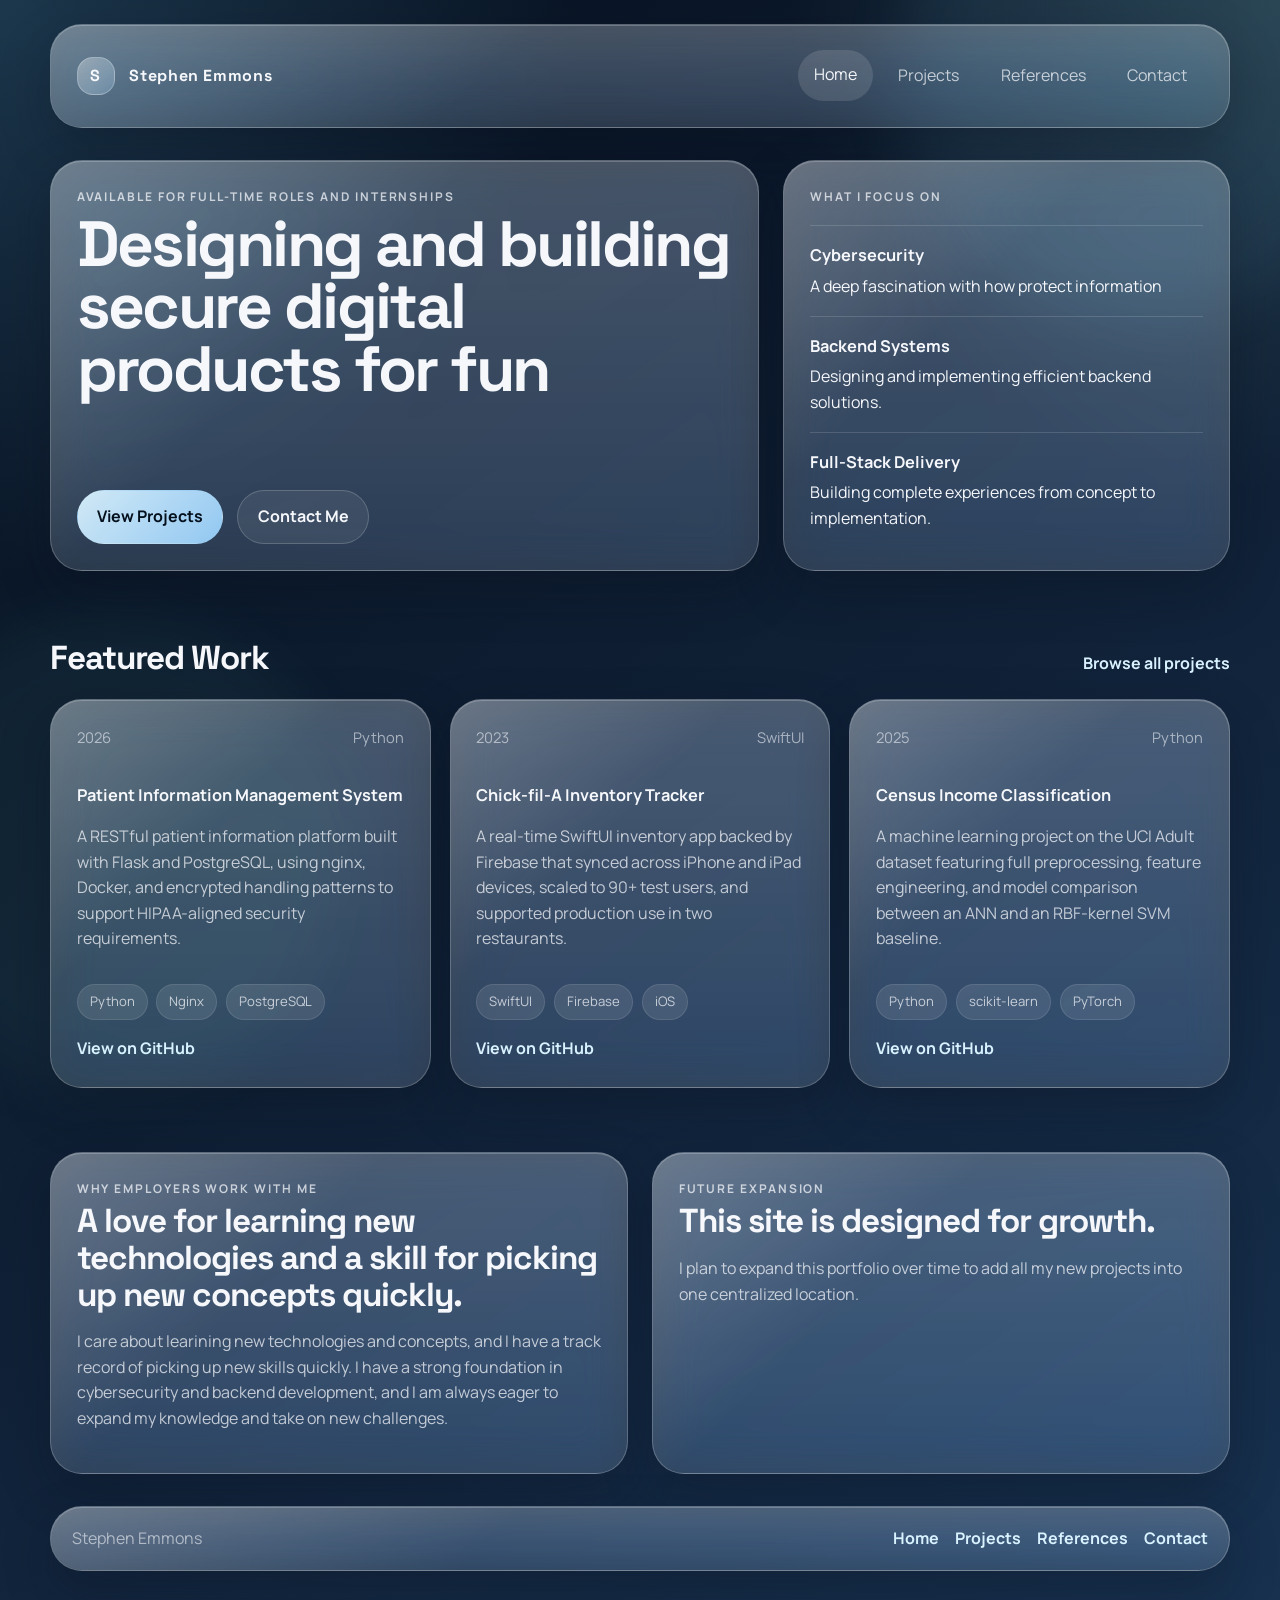
==== index.html @ 2b963596 "Initial commit" ====
<!doctype html>
<html lang="en">
  <head>
    <meta charset="UTF-8" />
    <meta name="viewport" content="width=device-width, initial-scale=1.0" />
    <meta
      name="description"
      content="Personal portfolio featuring selected projects, professional experience highlights, and contact information."
    />
    <title>Portfolio | Home</title>
    <link rel="preconnect" href="https://fonts.googleapis.com" />
    <link rel="preconnect" href="https://fonts.gstatic.com" crossorigin />
    <link
      href="https://fonts.googleapis.com/css2?family=Manrope:wght@400;500;600;700;800&family=Space+Grotesk:wght@500;700&display=swap"
      rel="stylesheet"
    />
    <link rel="stylesheet" href="assets/css/styles.css" />
  </head>
  <body data-page="home">
    <div class="site-shell">
      <header class="site-header" data-site-header></header>

      <main>
        <section class="hero section">
          <div class="hero__content glass-panel">
            <p class="eyebrow">Available for full-time roles and internships</p>
            <h1 style="padding-bottom: 60px">
              Designing and building secure digital products for fun
            </h1>

            <div class="hero__actions">
              <a class="button button--primary" href="projects.html"
                >View Projects</a
              >
              <a class="button button--secondary" href="contact.html"
                >Contact Me</a
              >
            </div>
          </div>

          <aside class="hero__spotlight glass-panel">
            <p class="eyebrow">What I Focus On</p>
            <ul class="hero__metrics">
              <li>
                <strong>Cybersecurity</strong>
                <span>A deep fascination with how protect information</span>
              </li>
              <li>
                <strong>Backend Systems</strong>
                <span
                  >Designing and implementing efficient backend solutions.</span
                >
              </li>
              <li>
                <strong>Full-Stack Delivery</strong>
                <span
                  >Building complete experiences from concept to
                  implementation.</span
                >
              </li>
            </ul>
          </aside>
        </section>

        <section class="section">
          <div class="section-heading">
            <div>
              <h2>Featured Work</h2>
            </div>
            <a class="text-link" href="projects.html">Browse all projects</a>
          </div>
          <div class="project-grid" data-project-list="featured"></div>
        </section>

        <section class="section section--split">
          <div class="glass-panel">
            <p class="eyebrow">Why Employers Work With Me</p>
            <h2>
              A love for learning new technologies and a skill for picking up
              new concepts quickly.
            </h2>
            <p>
              I care about learining new technologies and concepts, and I have a
              track record of picking up new skills quickly. I have a strong
              foundation in cybersecurity and backend development, and I am
              always eager to expand my knowledge and take on new challenges.
            </p>
          </div>
          <div class="glass-panel">
            <p class="eyebrow">Future Expansion</p>
            <h2>This site is designed for growth.</h2>
            <p>
              I plan to expand this portfolio over time to add all my new
              projects into one centralized location.
            </p>
          </div>
        </section>
      </main>

      <footer class="site-footer" data-site-footer></footer>
    </div>

    <script src="assets/js/projects-data.js"></script>
    <script src="assets/js/site.js"></script>
  </body>
</html>
---- assets/css/styles.css ----
:root {
  --bg-primary: #07111f;
  --bg-secondary: #0f1f34;
  --bg-accent: #17314f;
  --surface: rgba(255, 255, 255, 0.12);
  --surface-strong: rgba(255, 255, 255, 0.2);
  --surface-border: rgba(255, 255, 255, 0.22);
  --surface-shadow: rgba(9, 18, 31, 0.3);
  --text-primary: #f5f7fb;
  --text-secondary: rgba(245, 247, 251, 0.74);
  --text-muted: rgba(245, 247, 251, 0.58);
  --highlight: #9bd4ff;
  --highlight-strong: #d9f2ff;
  --success: #86f7c2;
  --radius-lg: 32px;
  --radius-md: 24px;
  --radius-sm: 18px;
  --max-width: 1180px;
}

*,
*::before,
*::after {
  box-sizing: border-box;
}

html {
  scroll-behavior: smooth;
}

body {
  margin: 0;
  min-height: 100vh;
  font-family: "Manrope", sans-serif;
  color: var(--text-primary);
  background:
    radial-gradient(circle at top left, rgba(112, 206, 255, 0.2), transparent 28%),
    radial-gradient(circle at top right, rgba(160, 228, 206, 0.16), transparent 24%),
    linear-gradient(145deg, var(--bg-primary), var(--bg-secondary) 48%, var(--bg-accent));
  line-height: 1.6;
  overflow-x: hidden;
}

body.modal-open {
  overflow: hidden;
}

body::before,
body::after {
  content: "";
  position: fixed;
  inset: auto;
  width: 30rem;
  height: 30rem;
  border-radius: 50%;
  filter: blur(32px);
  opacity: 0.35;
  pointer-events: none;
  z-index: 0;
}

body::before {
  top: -10rem;
  right: -6rem;
  background: rgba(120, 203, 255, 0.22);
}

body::after {
  bottom: -12rem;
  left: -8rem;
  background: rgba(130, 255, 210, 0.14);
}

a {
  color: inherit;
  text-decoration: none;
}

img {
  max-width: 100%;
  display: block;
}

.site-shell {
  position: relative;
  z-index: 1;
}

.site-header,
.site-footer,
main {
  width: min(calc(100% - 2rem), var(--max-width));
  margin: 0 auto;
}

.site-header {
  padding: 1.5rem 0 0;
}

.nav {
  display: flex;
  align-items: center;
  justify-content: space-between;
  gap: 1rem;
  padding: 1rem 1.25rem;
}

.nav__brand {
  display: inline-flex;
  align-items: center;
  gap: 0.9rem;
  font-family: "Space Grotesk", sans-serif;
  font-size: 1rem;
  font-weight: 700;
  letter-spacing: 0.04em;
}

.nav__brand-mark {
  display: grid;
  place-items: center;
  width: 2.4rem;
  height: 2.4rem;
  border-radius: 16px;
  background: linear-gradient(135deg, rgba(255, 255, 255, 0.35), rgba(155, 212, 255, 0.28));
  border: 1px solid rgba(255, 255, 255, 0.25);
}

.nav__links {
  display: flex;
  align-items: center;
  flex-wrap: wrap;
  gap: 0.6rem;
}

.nav__link {
  padding: 0.8rem 1rem;
  border-radius: 999px;
  color: var(--text-secondary);
  transition: background 180ms ease, color 180ms ease, transform 180ms ease;
}

.nav__link:hover,
.nav__link:focus-visible,
.nav__link.is-active {
  background: rgba(255, 255, 255, 0.12);
  color: var(--text-primary);
  transform: translateY(-1px);
}

.section {
  padding: 2rem 0;
}

.hero,
.section--split,
.contact-layout {
  display: grid;
  gap: 1.5rem;
}

.hero {
  grid-template-columns: minmax(0, 1.35fr) minmax(300px, 0.85fr);
  padding-top: 2rem;
}

.hero__content h1,
.page-hero h1,
.contact-layout h1 {
  margin: 0.4rem 0 1rem;
  font-family: "Space Grotesk", sans-serif;
  font-size: clamp(2.6rem, 5vw, 4.8rem);
  line-height: 0.98;
  letter-spacing: -0.04em;
}

.hero__summary,
.page-hero p,
.glass-panel p,
.project-card p {
  color: var(--text-secondary);
}

.hero__actions {
  display: flex;
  flex-wrap: wrap;
  gap: 0.9rem;
  margin-top: 1.8rem;
}

.hero__metrics {
  display: grid;
  gap: 1rem;
  padding: 0;
  margin: 1.2rem 0 0;
  list-style: none;
}

.hero__metrics li {
  padding: 1rem 0 0;
  border-top: 1px solid rgba(255, 255, 255, 0.14);
}

.hero__metrics strong,
.project-card h3,
.contact-list strong,
.profile-card__role {
  display: block;
  margin-bottom: 0.35rem;
  font-size: 1.02rem;
}

.section-heading {
  display: flex;
  align-items: end;
  justify-content: space-between;
  gap: 1rem;
  margin-bottom: 1.4rem;
}

.section-heading h2,
.glass-panel h2 {
  margin: 0.35rem 0 0;
  font-family: "Space Grotesk", sans-serif;
  font-size: clamp(1.6rem, 2.6vw, 2.4rem);
  line-height: 1.1;
  letter-spacing: -0.03em;
}

.eyebrow {
  margin: 0;
  color: var(--highlight);
  text-transform: uppercase;
  letter-spacing: 0.16em;
  font-size: 0.75rem;
  font-weight: 700;
}

.glass-panel,
.project-card {
  position: relative;
  overflow: hidden;
  border-radius: var(--radius-lg);
  padding: 1.6rem;
  background:
    linear-gradient(180deg, rgba(255, 255, 255, 0.2), rgba(255, 255, 255, 0.08)),
    rgba(255, 255, 255, 0.08);
  border: 1px solid var(--surface-border);
  box-shadow:
    0 20px 50px var(--surface-shadow),
    inset 0 1px 0 rgba(255, 255, 255, 0.22);
  backdrop-filter: blur(22px) saturate(155%);
  -webkit-backdrop-filter: blur(22px) saturate(155%);
}

.glass-panel::before,
.project-card::before {
  content: "";
  position: absolute;
  inset: 0;
  background: linear-gradient(135deg, rgba(255, 255, 255, 0.18), transparent 38%);
  pointer-events: none;
}

.button,
.text-link,
.project-card__cta {
  transition: transform 180ms ease, background 180ms ease, border-color 180ms ease;
}

.button {
  display: inline-flex;
  align-items: center;
  justify-content: center;
  min-height: 3rem;
  padding: 0.85rem 1.2rem;
  border-radius: 999px;
  border: 1px solid transparent;
  font-weight: 700;
}

.button:hover,
.button:focus-visible,
.text-link:hover,
.text-link:focus-visible,
.project-card__cta:hover,
.project-card__cta:focus-visible {
  transform: translateY(-1px);
}

.button--primary {
  background: linear-gradient(135deg, rgba(217, 242, 255, 0.95), rgba(155, 212, 255, 0.92));
  color: #04101c;
}

.button--secondary {
  border-color: rgba(255, 255, 255, 0.18);
  background: rgba(255, 255, 255, 0.08);
}

.text-link {
  color: var(--highlight-strong);
  font-weight: 700;
}

.project-grid {
  display: grid;
  grid-template-columns: repeat(3, minmax(0, 1fr));
  gap: 1.2rem;
}

.project-card {
  display: flex;
  flex-direction: column;
  gap: 1rem;
  min-height: 100%;
}

.project-card__meta {
  display: flex;
  justify-content: space-between;
  gap: 0.75rem;
  align-items: center;
  color: var(--text-muted);
  font-size: 0.92rem;
}

.project-card__tags {
  display: flex;
  flex-wrap: wrap;
  gap: 0.55rem;
}

.project-card__tag {
  padding: 0.4rem 0.75rem;
  border-radius: 999px;
  background: rgba(255, 255, 255, 0.1);
  border: 1px solid rgba(255, 255, 255, 0.1);
  color: var(--text-secondary);
  font-size: 0.82rem;
}

.project-card__cta {
  margin-top: auto;
  display: inline-flex;
  align-items: center;
  gap: 0.5rem;
  color: var(--highlight-strong);
  font-weight: 700;
}

.project-card__cta--button {
  padding: 0;
  border: 0;
  background: transparent;
  font: inherit;
  cursor: pointer;
}

.page-hero .glass-panel,
.note-panel,
.profile-card,
.contact-stack .glass-panel {
  min-height: 100%;
}

.section--split {
  grid-template-columns: repeat(2, minmax(0, 1fr));
}

.contact-layout {
  grid-template-columns: minmax(280px, 0.9fr) minmax(0, 1.1fr);
  align-items: start;
}

.references-grid {
  display: grid;
  grid-template-columns: repeat(3, minmax(0, 1fr));
  gap: 1.2rem;
  align-items: stretch;
}

.contact-stack {
  display: grid;
  gap: 1.5rem;
}

.reference-card {
  display: flex;
  flex-direction: column;
  min-height: 100%;
}

.reference-card h3 {
  margin: 0.35rem 0 0.25rem;
}

.reference-card__title {
  margin: 0 0 1rem;
  color: var(--text-secondary);
}

.reference-card__contact {
  display: flex;
  flex-direction: column;
  align-items: flex-start;
  gap: 0.8rem;
  margin-top: auto;
}

.reference-card__contact .project-card__cta {
  margin-top: 0;
}

.profile-card__image-wrap {
  position: relative;
  margin-bottom: 1.5rem;
  padding: 0.9rem;
  border-radius: 28px;
  background: rgba(255, 255, 255, 0.08);
}

.profile-card__image {
  width: 100%;
  aspect-ratio: 1 / 1;
  object-fit: cover;
  border-radius: 22px;
}

.contact-list {
  display: grid;
  gap: 0.85rem;
  margin-top: 1rem;
}

.contact-list a {
  display: flex;
  justify-content: space-between;
  gap: 1rem;
  align-items: center;
  padding: 1rem 1.1rem;
  border-radius: var(--radius-sm);
  background: rgba(255, 255, 255, 0.08);
  border: 1px solid rgba(255, 255, 255, 0.1);
}

.contact-list span,
.site-footer p {
  color: var(--text-muted);
}

.site-footer {
  padding: 0 0 2.5rem;
}

.footer-panel {
  display: flex;
  justify-content: space-between;
  gap: 1rem;
  align-items: center;
  padding: 1.15rem 1.3rem;
}

.footer-panel p {
  margin: 0;
}

.footer-panel__links {
  display: flex;
  gap: 1rem;
  flex-wrap: wrap;
}

.project-modal-root {
  position: fixed;
  inset: 0;
  z-index: 25;
  pointer-events: none;
}

.project-modal {
  position: fixed;
  inset: 0;
  display: grid;
  place-items: center;
  padding: 2rem;
  pointer-events: auto;
}

.project-modal__backdrop {
  position: absolute;
  inset: 0;
  background: rgba(3, 10, 20, 0.62);
  backdrop-filter: blur(14px);
  -webkit-backdrop-filter: blur(14px);
}

.project-modal__panel {
  position: relative;
  display: inline-flex;
  flex-direction: column;
  width: fit-content;
  max-width: min(65vw, 980px);
  max-height: min(65vh, 720px);
  min-height: 0;
  padding: 4.5rem 1.25rem 1.25rem;
  animation: modal-pop 280ms cubic-bezier(0.2, 0.9, 0.2, 1) forwards;
  transform-origin: center;
}

.project-modal__close {
  position: absolute;
  top: 1rem;
  right: 1rem;
  z-index: 2;
  width: 2.75rem;
  height: 2.75rem;
  border: 1px solid rgba(255, 255, 255, 0.18);
  border-radius: 999px;
  background: rgba(255, 255, 255, 0.12);
  color: var(--text-primary);
  font: inherit;
  font-weight: 800;
  cursor: pointer;
}

.project-modal__gallery {
  display: grid;
  grid-template-columns: repeat(2, minmax(0, 1fr));
  grid-auto-rows: minmax(180px, 1fr);
  gap: 1rem;
  width: min(100%, 880px);
  min-height: 0;
}

.project-modal__gallery--single {
  grid-template-columns: 1fr;
  width: min(100%, 880px);
}

.project-modal__tile {
  margin: 0;
  min-height: 0;
  border-radius: 26px;
  overflow: hidden;
  display: grid;
  place-items: center;
  padding: 0.85rem;
  background:
    linear-gradient(160deg, rgba(255, 255, 255, 0.1), rgba(255, 255, 255, 0.04)),
    rgba(255, 255, 255, 0.06);
  border: 1px solid rgba(255, 255, 255, 0.1);
}

.project-modal__image {
  width: 100%;
  height: 100%;
  max-width: 100%;
  max-height: 100%;
  object-fit: contain;
  object-position: center;
  border-radius: 18px;
}

.project-modal__gallery--single .project-modal__tile {
  min-height: auto;
  aspect-ratio: 16 / 9;
}

.project-modal__tile--1:first-child:nth-last-child(3) {
  grid-row: span 2;
}

.project-modal__tile--1:first-child:nth-last-child(5) {
  grid-row: span 2;
}

.project-modal__tile--2:first-child:nth-last-child(4),
.project-modal__tile--2:first-child:nth-last-child(5) {
  grid-column: span 1;
}

.reveal {
  opacity: 0;
  transform: translateY(18px);
  animation: reveal-up 600ms ease forwards;
}

.reveal-delay-1 {
  animation-delay: 100ms;
}

.reveal-delay-2 {
  animation-delay: 180ms;
}

.reveal-delay-3 {
  animation-delay: 260ms;
}

@keyframes reveal-up {
  to {
    opacity: 1;
    transform: translateY(0);
  }
}

@keyframes modal-pop {
  from {
    opacity: 0;
    transform: scale(0.92) translateY(28px);
  }

  to {
    opacity: 1;
    transform: scale(1) translateY(0);
  }
}

@media (max-width: 980px) {
  .hero,
  .section--split,
  .contact-layout,
  .references-grid,
  .project-grid {
    grid-template-columns: 1fr;
  }

  .section-heading,
  .footer-panel,
  .contact-list a {
    align-items: start;
  }

  .section-heading,
  .footer-panel {
    flex-direction: column;
  }

  .project-modal__panel {
    width: min(calc(100vw - 1.5rem), 980px);
    max-width: min(calc(100vw - 1.5rem), 980px);
    min-height: auto;
    max-height: min(65vh, 720px);
  }
}

@media (max-width: 720px) {
  .site-header,
  .site-footer,
  main {
    width: min(calc(100% - 1.2rem), var(--max-width));
  }

  .nav {
    flex-direction: column;
    align-items: stretch;
  }

  .nav__links {
    justify-content: space-between;
  }

  .hero__content h1,
  .page-hero h1,
  .contact-layout h1 {
    font-size: clamp(2.2rem, 13vw, 3.2rem);
  }

  .glass-panel,
  .project-card {
    padding: 1.25rem;
    border-radius: 26px;
  }

  .contact-list a {
    flex-direction: column;
  }

  .project-modal {
    padding: 0.75rem;
  }

  .project-modal__panel {
    width: 100%;
    max-width: 100%;
    min-height: auto;
    max-height: calc(100vh - 1.5rem);
    overflow: auto;
    padding: 4rem 0.9rem 0.9rem;
  }

  .project-modal__gallery {
    grid-template-columns: 1fr;
    grid-auto-rows: minmax(180px, auto);
  }

  .project-modal__gallery--single .project-modal__tile {
    min-height: auto;
    aspect-ratio: 16 / 9;
  }
}
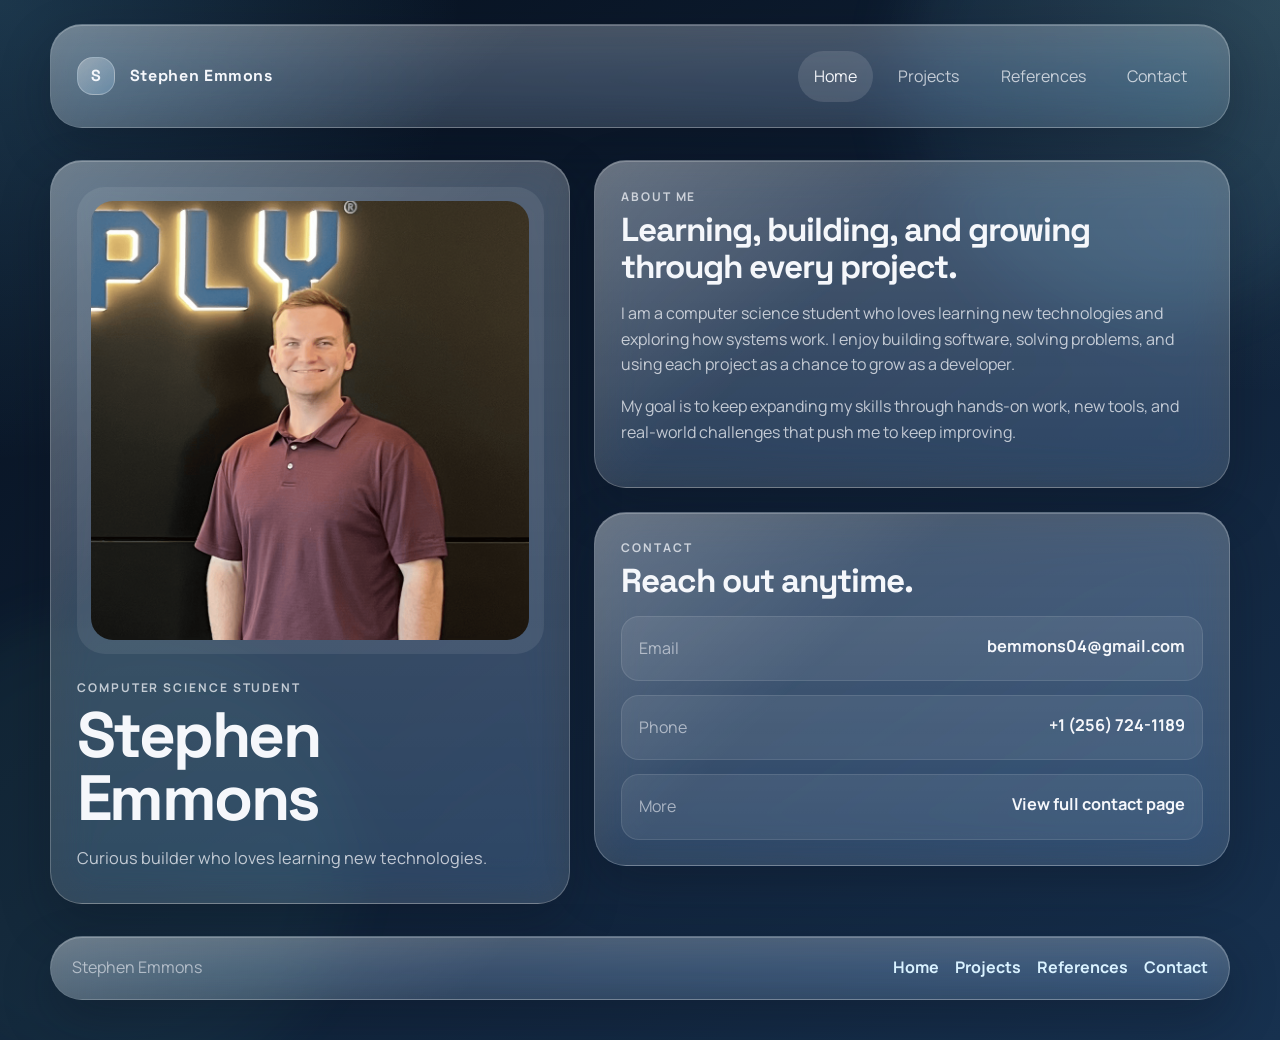
==== commit d49033df: "did a thing" ====
--- a/index.html
+++ b/index.html
@@ -5,7 +5,7 @@
     <meta name="viewport" content="width=device-width, initial-scale=1.0" />
     <meta
       name="description"
-      content="Personal portfolio featuring selected projects, professional experience highlights, and contact information."
+      content="Simple portfolio landing page for Stephen Emmons with a short bio and contact details."
     />
     <title>Portfolio | Home</title>
     <link rel="preconnect" href="https://fonts.googleapis.com" />
@@ -21,78 +21,57 @@
       <header class="site-header" data-site-header></header>
 
       <main>
-        <section class="hero section">
-          <div class="hero__content glass-panel">
-            <p class="eyebrow">Available for full-time roles and internships</p>
-            <h1 style="padding-bottom: 60px">
-              Designing and building secure digital products for fun
-            </h1>
-
-            <div class="hero__actions">
-              <a class="button button--primary" href="projects.html"
-                >View Projects</a
-              >
-              <a class="button button--secondary" href="contact.html"
-                >Contact Me</a
-              >
+        <section class="section contact-layout">
+          <div class="glass-panel profile-card">
+            <div class="profile-card__image-wrap">
+              <img
+                src="assets/img/Stephen_Emmons.png"
+                alt="Portrait of Stephen Emmons"
+                class="profile-card__image"
+              />
             </div>
+            <p class="eyebrow">Computer Science Student</p>
+            <h1>Stephen Emmons</h1>
+            <p class="profile-card__role">
+              Curious builder who loves learning new technologies.
+            </p>
           </div>
 
-          <aside class="hero__spotlight glass-panel">
-            <p class="eyebrow">What I Focus On</p>
-            <ul class="hero__metrics">
-              <li>
-                <strong>Cybersecurity</strong>
-                <span>A deep fascination with how protect information</span>
-              </li>
-              <li>
-                <strong>Backend Systems</strong>
-                <span
-                  >Designing and implementing efficient backend solutions.</span
-                >
-              </li>
-              <li>
-                <strong>Full-Stack Delivery</strong>
-                <span
-                  >Building complete experiences from concept to
-                  implementation.</span
-                >
-              </li>
-            </ul>
-          </aside>
-        </section>
+          <div class="contact-stack">
+            <section class="glass-panel">
+              <p class="eyebrow">About Me</p>
+              <h2>Learning, building, and growing through every project.</h2>
+              <p>
+                I am a computer science student who loves learning new
+                technologies and exploring how systems work. I enjoy building
+                software, solving problems, and using each project as a chance
+                to grow as a developer.
+              </p>
+              <p>
+                My goal is to keep expanding my skills through hands-on work,
+                new tools, and real-world challenges that push me to keep
+                improving.
+              </p>
+            </section>
 
-        <section class="section">
-          <div class="section-heading">
-            <div>
-              <h2>Featured Work</h2>
-            </div>
-            <a class="text-link" href="projects.html">Browse all projects</a>
-          </div>
-          <div class="project-grid" data-project-list="featured"></div>
-        </section>
-
-        <section class="section section--split">
-          <div class="glass-panel">
-            <p class="eyebrow">Why Employers Work With Me</p>
-            <h2>
-              A love for learning new technologies and a skill for picking up
-              new concepts quickly.
-            </h2>
-            <p>
-              I care about learining new technologies and concepts, and I have a
-              track record of picking up new skills quickly. I have a strong
-              foundation in cybersecurity and backend development, and I am
-              always eager to expand my knowledge and take on new challenges.
-            </p>
-          </div>
-          <div class="glass-panel">
-            <p class="eyebrow">Future Expansion</p>
-            <h2>This site is designed for growth.</h2>
-            <p>
-              I plan to expand this portfolio over time to add all my new
-              projects into one centralized location.
-            </p>
+            <section class="glass-panel">
+              <p class="eyebrow">Contact</p>
+              <h2>Reach out anytime.</h2>
+              <div class="contact-list">
+                <a href="mailto:bemmons04@gmail.com">
+                  <span>Email</span>
+                  <strong>bemmons04@gmail.com</strong>
+                </a>
+                <a href="tel:+12567241189">
+                  <span>Phone</span>
+                  <strong>+1 (256) 724-1189</strong>
+                </a>
+                <a href="contact.html">
+                  <span>More</span>
+                  <strong>View full contact page</strong>
+                </a>
+              </div>
+            </section>
           </div>
         </section>
       </main>
--- a/assets/css/styles.css
+++ b/assets/css/styles.css
@@ -26,6 +26,7 @@
 
 html {
   scroll-behavior: smooth;
+  -webkit-text-size-adjust: 100%;
 }
 
 body {
@@ -113,6 +114,7 @@
   font-size: 1rem;
   font-weight: 700;
   letter-spacing: 0.04em;
+  min-width: 0;
 }
 
 .nav__brand-mark {
@@ -133,10 +135,14 @@
 }
 
 .nav__link {
+  display: inline-flex;
+  align-items: center;
+  justify-content: center;
   padding: 0.8rem 1rem;
   border-radius: 999px;
   color: var(--text-secondary);
   transition: background 180ms ease, color 180ms ease, transform 180ms ease;
+  text-align: center;
 }
 
 .nav__link:hover,
@@ -322,6 +328,7 @@
   align-items: center;
   color: var(--text-muted);
   font-size: 0.92rem;
+  flex-wrap: wrap;
 }
 
 .project-card__tags {
@@ -446,6 +453,13 @@
 .contact-list span,
 .site-footer p {
   color: var(--text-muted);
+}
+
+.contact-list strong,
+.project-card__cta,
+.footer-panel__links a {
+  overflow-wrap: anywhere;
+  word-break: break-word;
 }
 
 .site-footer {
@@ -585,6 +599,13 @@
   animation: reveal-up 600ms ease forwards;
 }
 
+.reveal-text {
+  opacity: 0;
+  transform: translateY(10px);
+  animation: reveal-text-up 520ms ease forwards;
+  will-change: opacity, transform;
+}
+
 .reveal-delay-1 {
   animation-delay: 100ms;
 }
@@ -598,6 +619,13 @@
 }
 
 @keyframes reveal-up {
+  to {
+    opacity: 1;
+    transform: translateY(0);
+  }
+}
+
+@keyframes reveal-text-up {
   to {
     opacity: 1;
     transform: translateY(0);
@@ -654,16 +682,26 @@
   .nav {
     flex-direction: column;
     align-items: stretch;
+    padding: 0.9rem;
   }
 
   .nav__links {
-    justify-content: space-between;
+    display: grid;
+    grid-template-columns: repeat(2, minmax(0, 1fr));
+    gap: 0.55rem;
+    width: 100%;
+  }
+
+  .nav__brand {
+    justify-content: center;
+    text-align: center;
   }
 
   .hero__content h1,
   .page-hero h1,
   .contact-layout h1 {
     font-size: clamp(2.2rem, 13vw, 3.2rem);
+    line-height: 1.02;
   }
 
   .glass-panel,
@@ -672,19 +710,36 @@
     border-radius: 26px;
   }
 
+  .hero__actions {
+    flex-direction: column;
+  }
+
+  .hero__actions .button {
+    width: 100%;
+  }
+
+  .section-heading h2,
+  .glass-panel h2 {
+    font-size: clamp(1.45rem, 7vw, 2rem);
+  }
+
   .contact-list a {
     flex-direction: column;
+    align-items: flex-start;
   }
 
   .project-modal {
-    padding: 0.75rem;
+    padding: max(0.75rem, env(safe-area-inset-top))
+      max(0.75rem, env(safe-area-inset-right))
+      max(0.75rem, env(safe-area-inset-bottom))
+      max(0.75rem, env(safe-area-inset-left));
   }
 
   .project-modal__panel {
     width: 100%;
     max-width: 100%;
     min-height: auto;
-    max-height: calc(100vh - 1.5rem);
+    max-height: calc(100dvh - 1.5rem);
     overflow: auto;
     padding: 4rem 0.9rem 0.9rem;
   }
@@ -698,4 +753,11 @@
     min-height: auto;
     aspect-ratio: 16 / 9;
   }
-}
+
+  .footer-panel__links {
+    width: 100%;
+    display: grid;
+    grid-template-columns: repeat(2, minmax(0, 1fr));
+    gap: 0.6rem;
+  }
+}
